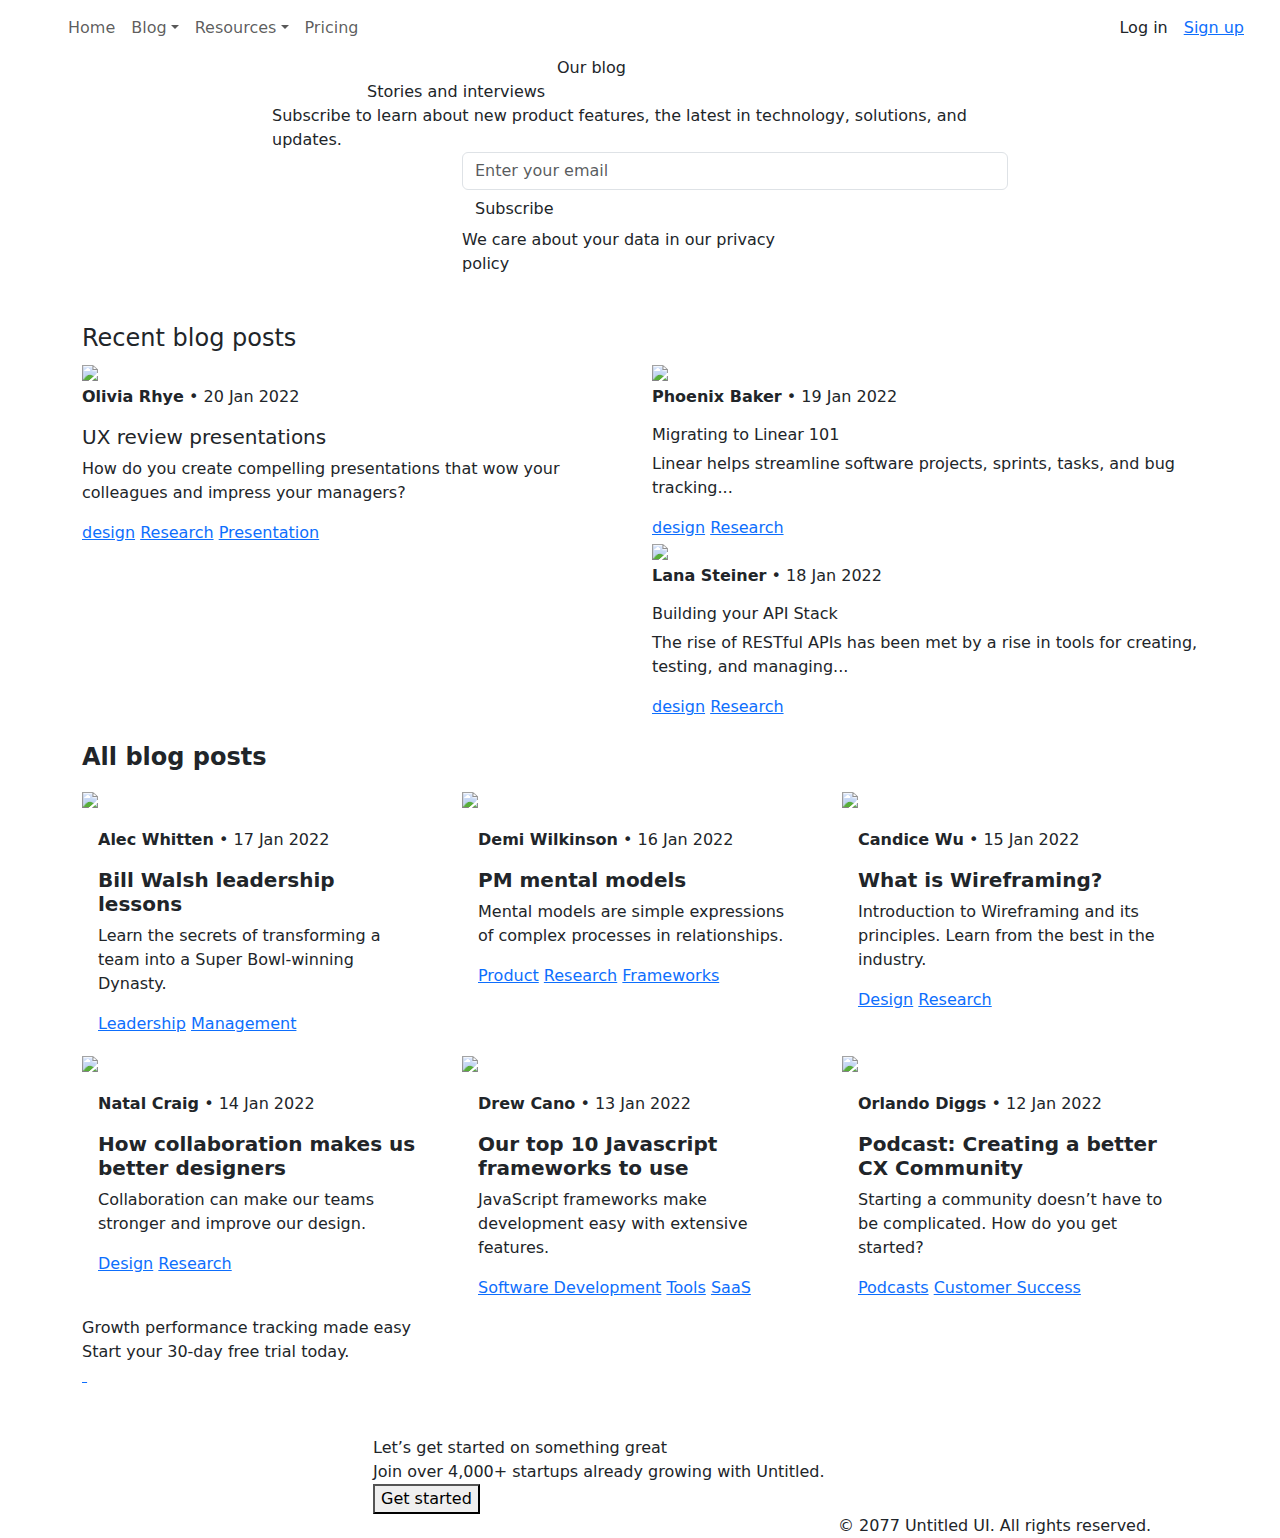
==== index.html @ 63823d27 "blog" ====
<!DOCTYPE html>
<html lang="en">

<head>
    <meta charset="UTF-8">
    <meta name="viewport" content="width=device-width, initial-scale=1.0">
    <link href="https://cdn.jsdelivr.net/npm/bootstrap@5.3.0/dist/css/bootstrap.min.css" rel="stylesheet">
    <link href='https://fonts.googleapis.com/css?family=Inter' rel='stylesheet'>
    <link rel="stylesheet" href="assts\css\style.css">
    <title>shivantix blog</title>
</head>






<body>
    <!-- header section start-->
    <nav class="navbar navbar-expand-lg  px-4">
        <div class="container-fluid">
            <a class="navbar-brand d-flex align-items-center" href="index.html">
                <div class="logo-icon me-2"></div>
                <img src="assts\img\Logo (3).png" alt="">
            </a>

            <button class="navbar-toggler" type="button" data-bs-toggle="collapse" data-bs-target="#navbarNav">
                <span class="navbar-toggler-icon"></span>
            </button>

            <div class="collapse navbar-collapse" id="navbarNav">
                <ul class="navbar-nav ">
                    <li class="nav-item"><a class="nav-link" href="#recentblog">Home</a></li>
                    <li class="nav-item dropdown">
                        <a class="nav-link dropdown-toggle" href="#" role="button" data-bs-toggle="dropdown">Blog</a>
                        <ul class="dropdown-menu">
                            <li><a class="dropdown-item" href="blog.html">Blog 1</a></li>
                            <li><a class="dropdown-item" href="blog.html">Blog 2</a></li>
                        </ul>
                    </li>
                    <li class="nav-item dropdown">
                        <a class="nav-link dropdown-toggle" href="#recentblog" role="button"
                            data-bs-toggle="dropdown">Resources</a>
                        <ul class="dropdown-menu">
                            <li><a class="dropdown-item" href="#blogpost">Resource 1</a></li>
                            <li><a class="dropdown-item" href="#blogpost">Resource 2</a></li>
                        </ul>
                    </li>
                    <li class="nav-item"><a class="nav-link" href="#Pricing">Pricing</a></li>
                </ul>

            </div>
            <div class="d-flex gap-3">
                <a href="login form.html" class="nav-link">Log in</a>
                <a href="login form.html" class="nav-link1">Sign up</a>
            </div>
        </div>
    </nav>
    <!-- header section end -->
    <!-- header content section start -->
    <div class="container">
        <div class="row">
            <div class="col-md-5"></div>
            <div class="col-md-2 txt1">Our blog</div>
            <div class="col-md-5"></div>
        </div>
        <div class="row">
            <div class="col-md-3"></div>
            <div class="col-md-6 txt2">Stories and interviews</div>
            <div class="col-md-4"></div>
        </div>
        <div class="row">
            <div class="col-md-2"></div>
            <div class="col-md-8 txt3">Subscribe to learn about new product features, the latest in technology,
                solutions, and updates.</div>
            <div class="col-md-2"></div>
        </div>
        <div class="row">
            <div class="col-md-4"></div>
            <div class="col-md-6">
                <div class="subscribe-box">
                    <input type="email" class="form-control" placeholder="Enter your email">
                    <button class="btn">Subscribe</button>
                </div>
            </div>
            <div class="col-md-2"></div>
        </div>
        <div class="row">
            <div class="col-md-4"></div>
            <div class="col-md-4 txt4">We care about your data in our privacy policy</div>
            <div class="col-md-4"></div>
        </div>
    </div>

    <!-- header content section end -->

    <!--  Recent blog posts section start -->
    <div class="container mt-5">
        <h4 class="blog-title" id="recentblog">Recent blog posts</h4>

        <div class="row">

            <div class="col-md-6">
                <div class="recentpost">
                    <img src="assts\img\Image (4).png" class="recentimg">
                    <p class="blog-meta"><strong class="author">Olivia Rhye</strong> • 20 Jan 2022</p>
                    <h5 class="blog-heading">UX review presentations <span class="arrow"><img
                                src="assts\img\Icon (7).png" alt=""></span></h5>
                    <p class="blog-desc">How do you create compelling presentations that wow your colleagues and impress
                        your managers?</p>

                    <a href="https://www.design.com/" class="design">design</a>
                    <a href="https://en.wikipedia.org/wiki/Research" class="research">Research</a>
                    <a href="https://create.microsoft.com/en-us/templates/presentations"
                        class="presentation">Presentation</a>

                </div>
            </div>


            <div class="col-md-6">
                <div class="small-blog">
                    <img src="assts\img\Image (5).png" class="small-blog-img">
                    <div>
                        <p class=" smallblog-meta"><strong class="author">Phoenix Baker</strong> • 19 Jan 2022</p>
                        <h6 class="smallblog-heading">Migrating to Linear 101</h6>
                        <p class="smallblog-desc">Linear helps streamline software projects, sprints, tasks, and bug
                            tracking...</p>
                        <a href="https://www.design.com/" class="design1">design</a>
                        <a href="https://en.wikipedia.org/wiki/Research" class="research1">Research</a>
                    </div>
                </div>

                <div class="small-blog">
                    <img src="assts\img\Image (6).png" class="small-blog-img1">
                    <div>
                        <p class="blog-meta"><strong class="author">Lana Steiner</strong> • 18 Jan 2022</p>
                        <h6 class="blog-heading">Building your API Stack</h6>
                        <p class="blog-desc">The rise of RESTful APIs has been met by a rise in tools for creating,
                            testing, and managing...</p>
                        <a href="https://www.design.com/" class="design2">design</a>
                        <a href="https://en.wikipedia.org/wiki/Research" class="research1">Research</a>
                    </div>
                </div>
            </div>
        </div>
    </div>

    <!-- Recent blog posts section end -->
    <!-- all blog post section start -->
    <div class="container mt-4">
        <h4 class="fw-bold" id="blogpost">All blog posts</h4>
        <div class="row mt-3">


            <div class="col-md-4">
                <div class="blog-card">
                    <img src="assts\img\Image (7).png" class="img-fluid">
                    <div class="p-3">
                        <p class="meta"><strong>Alec Whitten</strong> • 17 Jan 2022</p>
                        <h5 class="fw-bold">Bill Walsh leadership lessons <span class="arrow"><img
                                    src="assts\img\Icon (7).png" alt=""></span></h5>
                        <p class="ptxt">Learn the secrets of transforming a team into a Super Bowl-winning Dynasty.</p>

                        <a href="https://www.mckinsey.com/featured-insights/mckinsey-explainers/what-is-leadership"
                            class="tag leadership">Leadership</a>
                        <a href="https://www.mckinsey.com/featured-insights/mckinsey-explainers/what-is-leadership"
                            class="tag management">Management</a>
                    </div>
                </div>
            </div>


            <div class="col-md-4">
                <div class="blog-card">
                    <img src="assts\img\Image (8).png" class="img-fluid">
                    <div class="p-3">
                        <p class="meta"><strong>Demi Wilkinson</strong> • 16 Jan 2022</p>
                        <h5 class="fw-bold">PM mental models <span class="arrow"><img src="assts\img\Icon (7).png"
                                    alt=""></span></h5>
                        <p class="ptxt">Mental models are simple expressions of complex processes in relationships.</p>
                        <a href="https://www.mckinsey.com/featured-insights/mckinsey-explainers/what-is-leadership"
                            class="tag product">Product</a>
                        <a href="https://www.mckinsey.com/featured-insights/mckinsey-explainers/what-is-leadership"
                            class="tag research">Research</a>
                        <a href="https://www.mckinsey.com/featured-insights/mckinsey-explainers/what-is-leadership"
                            class="tag frameworks">Frameworks</a>
                    </div>
                </div>
            </div>


            <div class="col-md-4">
                <div class="blog-card">
                    <img src="assts\img\Image (9).png" class="img-fluid">
                    <div class="p-3">
                        <p class="meta"><strong>Candice Wu</strong> • 15 Jan 2022</p>
                        <h5 class="fw-bold">What is Wireframing? <span class="arrow"><img src="assts\img\Icon (7).png"
                                    alt=""></span></h5>
                        <p class="ptxt">Introduction to Wireframing and its principles. Learn from the best in the
                            industry.</p>

                        <a href="https://www.mckinsey.com/featured-insights/mckinsey-explainers/what-is-leadership"
                            class="tag design">Design</a>
                        <a href="https://www.mckinsey.com/featured-insights/mckinsey-explainers/what-is-leadership"
                            class="tag research">Research</a>
                    </div>
                </div>
            </div>


            <div class="col-md-4">
                <div class="blog-card">
                    <img src="assts\img\Image (10).png" class="img-fluid">
                    <div class="p-3">
                        <p class="meta"><strong>Natal Craig</strong> • 14 Jan 2022</p>
                        <h5 class="fw-bold">How collaboration makes us better designers <span class="arrow"><img
                                    src="assts\img\Icon (7).png" alt=""></span>
                        </h5>
                        <p class="ptxt">Collaboration can make our teams stronger and improve our design.</p>

                        <a href="https://www.mckinsey.com/featured-insights/mckinsey-explainers/what-is-leadership"
                            class="tag design">Design</a>
                        <a href="https://www.mckinsey.com/featured-insights/mckinsey-explainers/what-is-leadership"
                            class="tag research">Research</a>
                    </div>
                </div>
            </div>


            <div class="col-md-4">
                <div class="blog-card">
                    <img src="assts\img\Image (11).png" class="img-fluid">
                    <div class="p-3">
                        <p class="meta"><strong>Drew Cano</strong> • 13 Jan 2022</p>
                        <h5 class="fw-bold">Our top 10 Javascript frameworks to use <span class="arrow"><img
                                    src="assts\img\Icon (7).png" alt=""></span></h5>
                        <p class="ptxt">JavaScript frameworks make development easy with extensive features.</p>

                        <a href="https://www.mckinsey.com/featured-insights/mckinsey-explainers/what-is-leadership"
                            class="tag software development">Software Development</a>
                        <a href="https://www.mckinsey.com/featured-insights/mckinsey-explainers/what-is-leadership"
                            class="tag tools">Tools</a>
                        <a href="https://www.mckinsey.com/featured-insights/mckinsey-explainers/what-is-leadership"
                            class="tag saas">SaaS</a>
                    </div>
                </div>
            </div>


            <div class="col-md-4">
                <div class="blog-card">
                    <img src="assts\img\Image (12).png" class="img-fluid">
                    <div class="p-3">
                        <p class="meta"><strong>Orlando Diggs</strong> • 12 Jan 2022</p>
                        <h5 class="fw-bold">Podcast: Creating a better CX Community <span class="arrow"><img
                                    src="assts\img\Icon (7).png" alt=""></span></h5>
                        <p class="ptxt">Starting a community doesn’t have to be complicated. How do you get started?</p>
                        <a href="https://www.mckinsey.com/featured-insights/mckinsey-explainers/what-is-leadership"
                            class="tag podcasts">Podcasts</a>
                        <a href="https://www.mckinsey.com/featured-insights/mckinsey-explainers/what-is-leadership"
                            class="tag customer Success">Customer Success</a>
                    </div>
                </div>
            </div>

        </div>
    </div>

    <!-- all blog post section end -->

    <!-- footer section start -->

    <div class="container">
        <div class="row d-flex" id="Pricing">
            <div class="col-md-5">
                <div class="ftxt1">Growth performance tracking made easy</div>
                <div class="ftxt2">Start your 30-day free trial today.</div>
                <div class="apimg">
                    <a href="https://www.apple.com/in/store?cid=aos-IN-kwgo-brand">
                        <img src="assts\img\Mobile app store badge.png" alt="">
                    </a>
                    <a href="https://play.google.com/store/games?hl=en">
                        <img src="assts\img\Mobile app store badge (1).png" alt="">
                    </a>

                </div>
            </div>
            <div class="col-md-4">
                <img class="img3
                " src="assts\img\Content (3).png" alt="">
            </div>
        </div>
        <div class="container fcontent ">
            <div class="row mt-5">
                <div class="col-md-3"></div>
                <div class="col-md-6">
                    <div class="htxt1">Let’s get started on something great</div>
                    <div class="htxt2">Join over 4,000+ startups already growing with Untitled.</div>
                    <!-- <button class="gbtn" ><a href="index.html">Get started</a></button> -->
                    <a href="index.html"><button class="gbtn">Get started</button></a>
                </div>
            </div>
            <div class="col-md-3"></div>
            <div class="row">
                <div class="col-md-2">
                    <img class="himg" src="assts\img\Logo (4).png" alt="">
                </div>
                <div class="col-md-6"></div>
                <div class="col-md-4 htxt3">© 2077 Untitled UI. All rights reserved.</div>
            </div>
        </div>
    </div>
    </div>
    <!-- footer section end -->
    <script src="https://cdn.jsdelivr.net/npm/bootstrap@5.3.0/dist/js/bootstrap.bundle.min.js"></script>
</body>

</html>
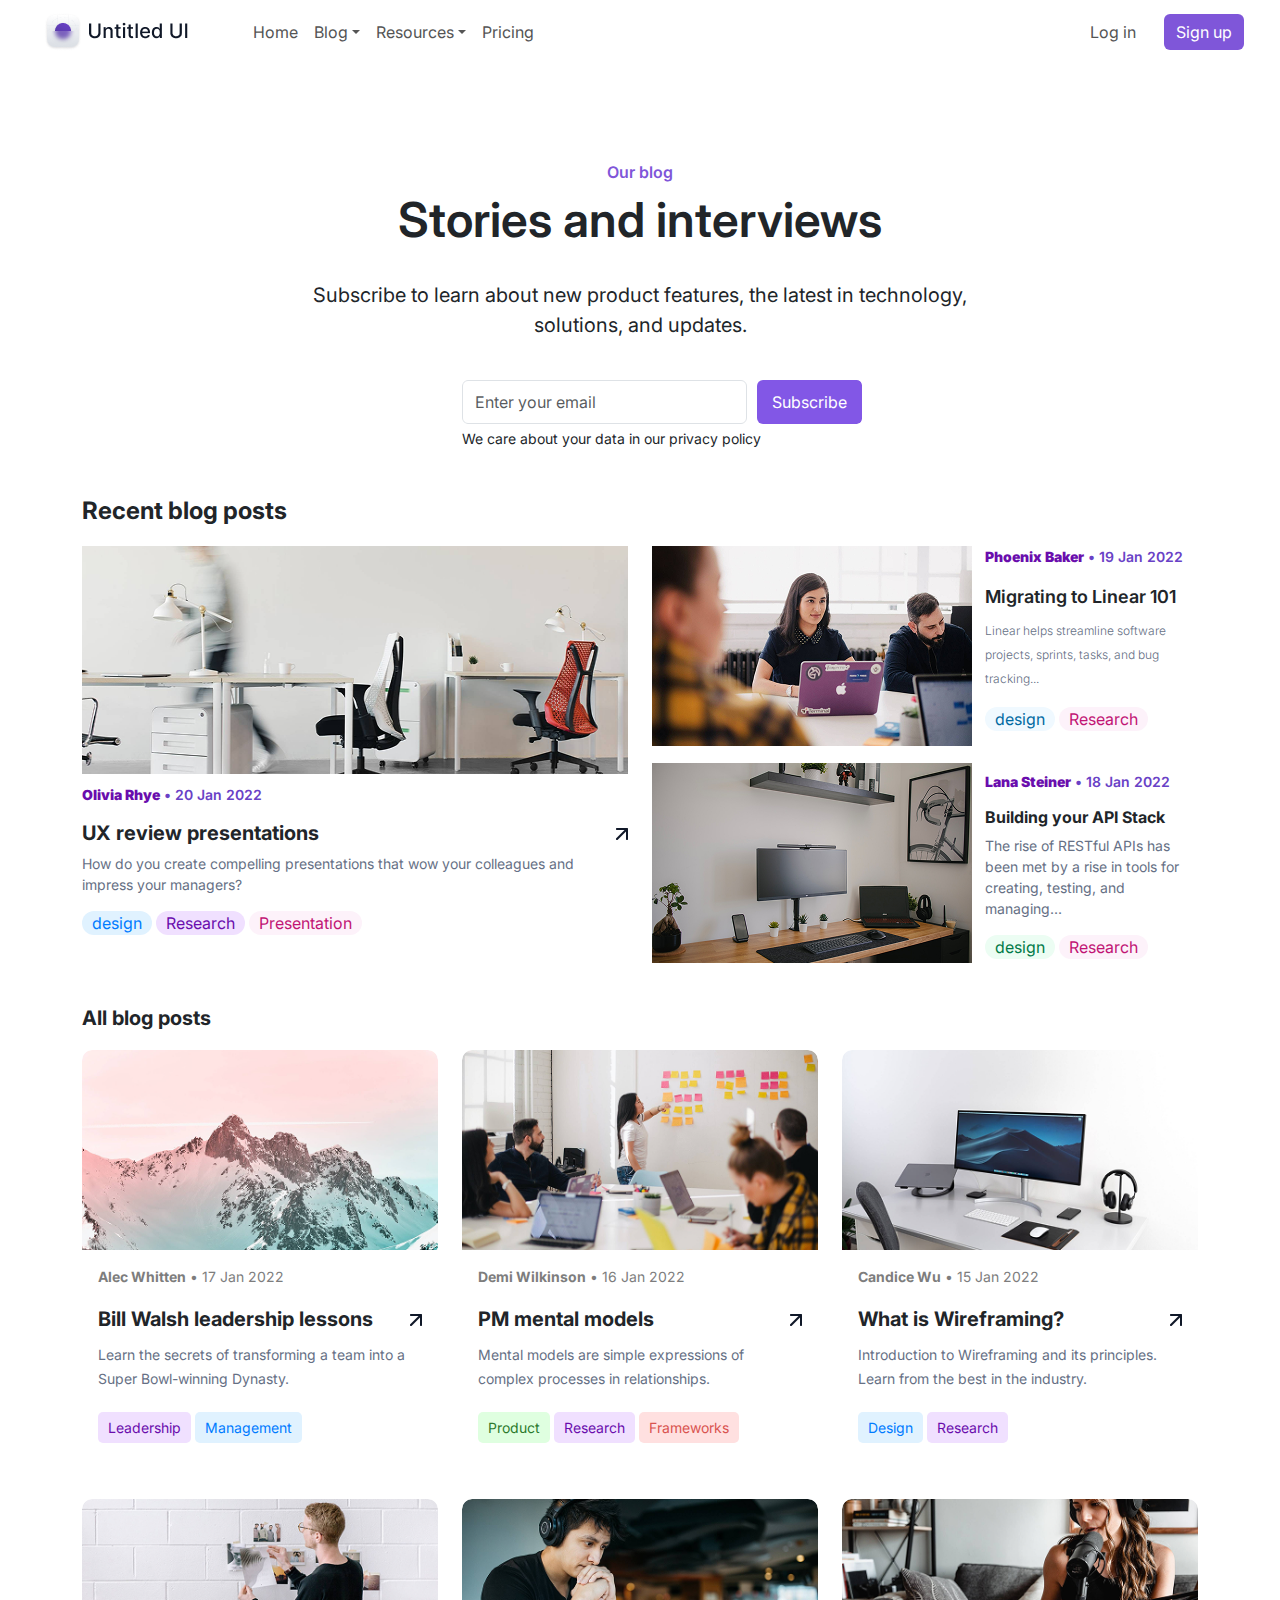
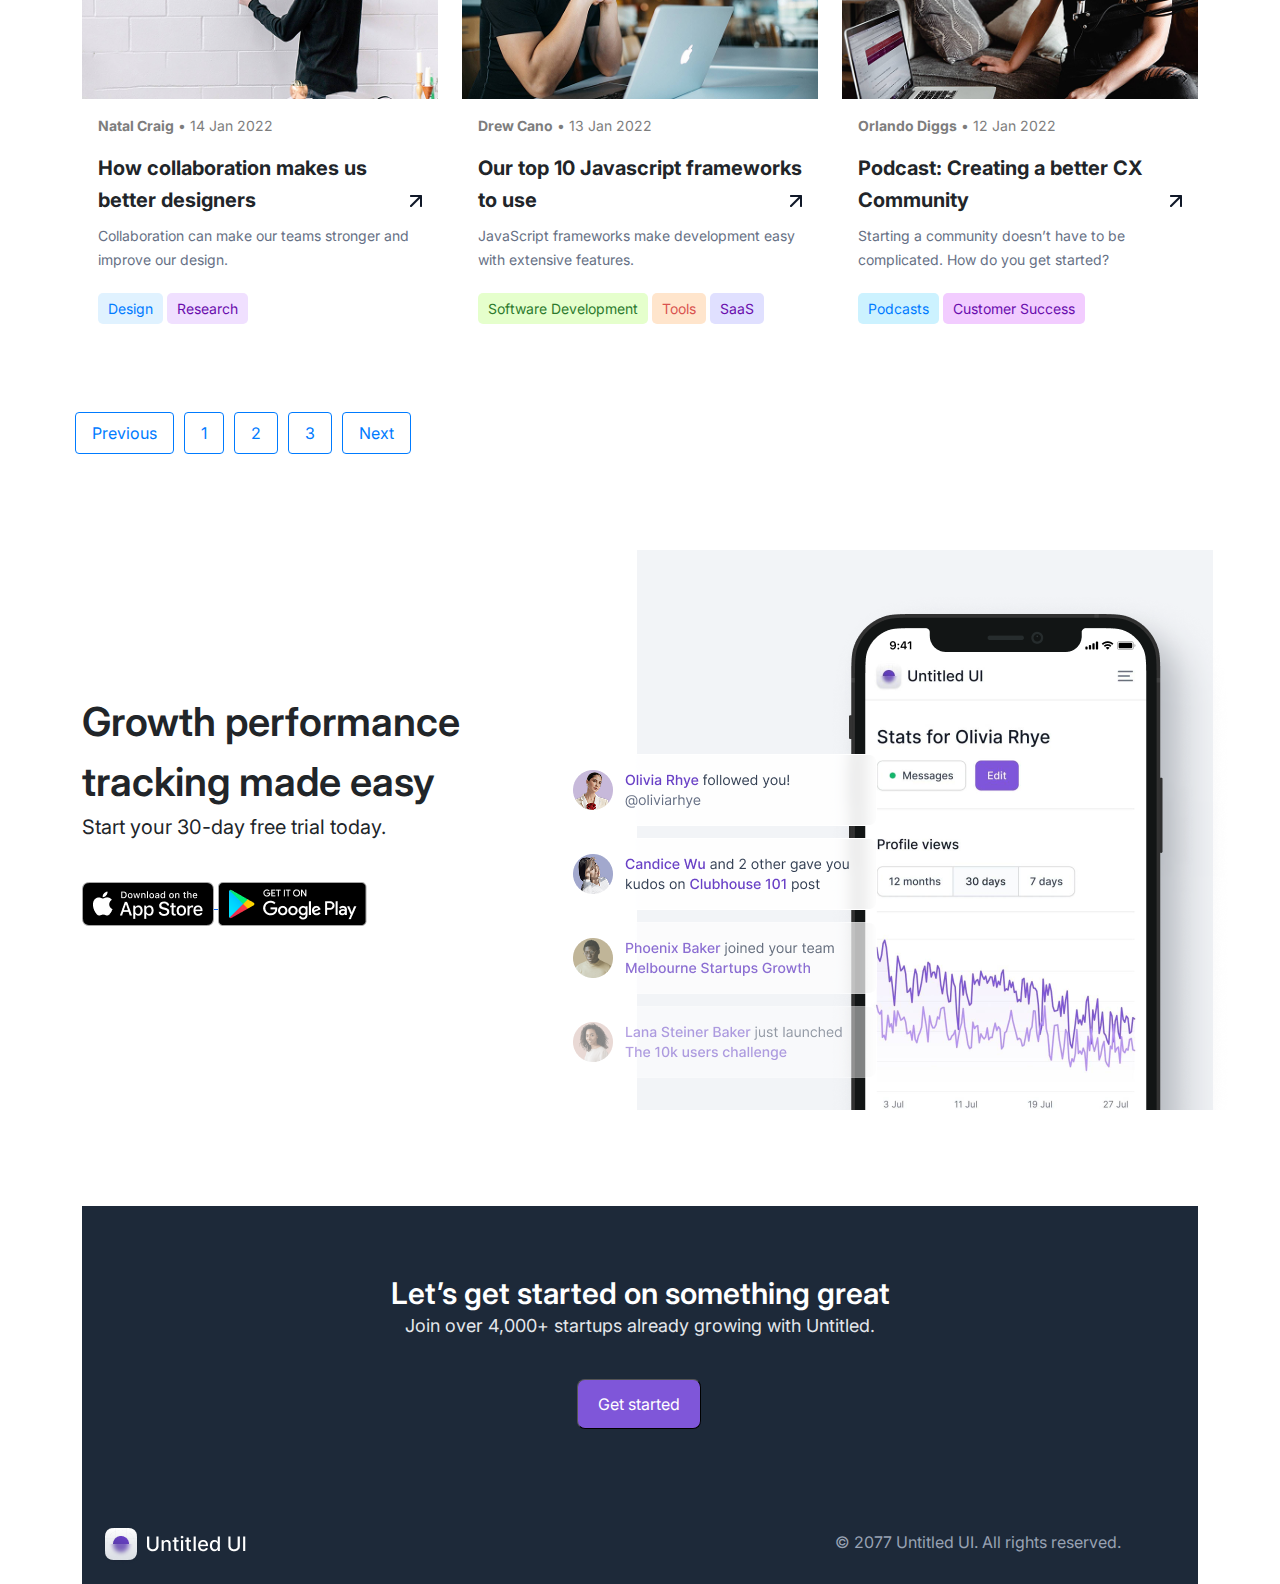
==== commit 88a7579c: "first blog" ====
--- a/index.html
+++ b/index.html
@@ -6,7 +6,7 @@
     <meta name="viewport" content="width=device-width, initial-scale=1.0">
     <link href="https://cdn.jsdelivr.net/npm/bootstrap@5.3.0/dist/css/bootstrap.min.css" rel="stylesheet">
     <link href='https://fonts.googleapis.com/css?family=Inter' rel='stylesheet'>
-    <link rel="stylesheet" href="assts\css\style.css">
+    <link rel="stylesheet" href="asstes\css\style.css">
     <title>shivantix blog</title>
 </head>
 
@@ -21,7 +21,7 @@
         <div class="container-fluid">
             <a class="navbar-brand d-flex align-items-center" href="index.html">
                 <div class="logo-icon me-2"></div>
-                <img src="assts\img\Logo (3).png" alt="">
+                <img src="asstes\img\Logo (5).png" alt="">
             </a>
 
             <button class="navbar-toggler" type="button" data-bs-toggle="collapse" data-bs-target="#navbarNav">
@@ -102,10 +102,10 @@
 
             <div class="col-md-6">
                 <div class="recentpost">
-                    <img src="assts\img\Image (4).png" class="recentimg">
+                    <img src="asstes\img\Image (16).png" class="recentimg">
                     <p class="blog-meta"><strong class="author">Olivia Rhye</strong> • 20 Jan 2022</p>
                     <h5 class="blog-heading">UX review presentations <span class="arrow"><img
-                                src="assts\img\Icon (7).png" alt=""></span></h5>
+                                src="asstes\img\Icon (9).png" alt=""></span></h5>
                     <p class="blog-desc">How do you create compelling presentations that wow your colleagues and impress
                         your managers?</p>
 
@@ -120,7 +120,7 @@
 
             <div class="col-md-6">
                 <div class="small-blog">
-                    <img src="assts\img\Image (5).png" class="small-blog-img">
+                    <img src="asstes\img\Image.png" class="small-blog-img">
                     <div>
                         <p class=" smallblog-meta"><strong class="author">Phoenix Baker</strong> • 19 Jan 2022</p>
                         <h6 class="smallblog-heading">Migrating to Linear 101</h6>
@@ -132,7 +132,7 @@
                 </div>
 
                 <div class="small-blog">
-                    <img src="assts\img\Image (6).png" class="small-blog-img1">
+                    <img src="asstes\img\Image (1).png" class="small-blog-img1">
                     <div>
                         <p class="blog-meta"><strong class="author">Lana Steiner</strong> • 18 Jan 2022</p>
                         <h6 class="blog-heading">Building your API Stack</h6>
@@ -155,11 +155,11 @@
 
             <div class="col-md-4">
                 <div class="blog-card">
-                    <img src="assts\img\Image (7).png" class="img-fluid">
+                    <img src="asstes\img\Image (2).png" class="img-fluid">
                     <div class="p-3">
                         <p class="meta"><strong>Alec Whitten</strong> • 17 Jan 2022</p>
                         <h5 class="fw-bold">Bill Walsh leadership lessons <span class="arrow"><img
-                                    src="assts\img\Icon (7).png" alt=""></span></h5>
+                                    src="asstes\img\Icon (9).png" alt=""></span></h5>
                         <p class="ptxt">Learn the secrets of transforming a team into a Super Bowl-winning Dynasty.</p>
 
                         <a href="https://www.mckinsey.com/featured-insights/mckinsey-explainers/what-is-leadership"
@@ -173,10 +173,10 @@
 
             <div class="col-md-4">
                 <div class="blog-card">
-                    <img src="assts\img\Image (8).png" class="img-fluid">
+                    <img src="asstes\img\Image (3).png" class="img-fluid">
                     <div class="p-3">
                         <p class="meta"><strong>Demi Wilkinson</strong> • 16 Jan 2022</p>
-                        <h5 class="fw-bold">PM mental models <span class="arrow"><img src="assts\img\Icon (7).png"
+                        <h5 class="fw-bold">PM mental models <span class="arrow"><img src="asstes\img\Icon (9).png"
                                     alt=""></span></h5>
                         <p class="ptxt">Mental models are simple expressions of complex processes in relationships.</p>
                         <a href="https://www.mckinsey.com/featured-insights/mckinsey-explainers/what-is-leadership"
@@ -192,10 +192,10 @@
 
             <div class="col-md-4">
                 <div class="blog-card">
-                    <img src="assts\img\Image (9).png" class="img-fluid">
+                    <img src="asstes\img\Image (4).png" class="img-fluid">
                     <div class="p-3">
                         <p class="meta"><strong>Candice Wu</strong> • 15 Jan 2022</p>
-                        <h5 class="fw-bold">What is Wireframing? <span class="arrow"><img src="assts\img\Icon (7).png"
+                        <h5 class="fw-bold">What is Wireframing? <span class="arrow"><img src="asstes\img\Icon (9).png"
                                     alt=""></span></h5>
                         <p class="ptxt">Introduction to Wireframing and its principles. Learn from the best in the
                             industry.</p>
@@ -211,11 +211,11 @@
 
             <div class="col-md-4">
                 <div class="blog-card">
-                    <img src="assts\img\Image (10).png" class="img-fluid">
+                    <img src="asstes\img\Image (5).png" class="img-fluid">
                     <div class="p-3">
                         <p class="meta"><strong>Natal Craig</strong> • 14 Jan 2022</p>
                         <h5 class="fw-bold">How collaboration makes us better designers <span class="arrow"><img
-                                    src="assts\img\Icon (7).png" alt=""></span>
+                                    src="asstes\img\Icon (9).png" alt=""></span>
                         </h5>
                         <p class="ptxt">Collaboration can make our teams stronger and improve our design.</p>
 
@@ -230,11 +230,11 @@
 
             <div class="col-md-4">
                 <div class="blog-card">
-                    <img src="assts\img\Image (11).png" class="img-fluid">
+                    <img src="asstes\img\Image (6).png" class="img-fluid">
                     <div class="p-3">
                         <p class="meta"><strong>Drew Cano</strong> • 13 Jan 2022</p>
                         <h5 class="fw-bold">Our top 10 Javascript frameworks to use <span class="arrow"><img
-                                    src="assts\img\Icon (7).png" alt=""></span></h5>
+                                    src="asstes\img\Icon (9).png" alt=""></span></h5>
                         <p class="ptxt">JavaScript frameworks make development easy with extensive features.</p>
 
                         <a href="https://www.mckinsey.com/featured-insights/mckinsey-explainers/what-is-leadership"
@@ -250,11 +250,11 @@
 
             <div class="col-md-4">
                 <div class="blog-card">
-                    <img src="assts\img\Image (12).png" class="img-fluid">
+                    <img src="asstes\img\Image (7).png" class="img-fluid">
                     <div class="p-3">
                         <p class="meta"><strong>Orlando Diggs</strong> • 12 Jan 2022</p>
                         <h5 class="fw-bold">Podcast: Creating a better CX Community <span class="arrow"><img
-                                    src="assts\img\Icon (7).png" alt=""></span></h5>
+                                    src="asstes\img\Icon (9).png" alt=""></span></h5>
                         <p class="ptxt">Starting a community doesn’t have to be complicated. How do you get started?</p>
                         <a href="https://www.mckinsey.com/featured-insights/mckinsey-explainers/what-is-leadership"
                             class="tag podcasts">Podcasts</a>
@@ -264,6 +264,14 @@
                 </div>
             </div>
 
+            <div class="pagination" id="pagination"> 
+                <a href="#" id="prev">Previous</a> 
+                <a href="#" class="page-link" data-page="1">1</a> 
+                <a href="#" class="page-link" data-page="2">2</a> 
+                <a href="#" class="page-link" data-page="3">3</a> 
+                <a href="#" id="next">Next</a> 
+                <p id="page-numbers"> </p> 
+            </div> 
         </div>
     </div>
 
@@ -278,17 +286,17 @@
                 <div class="ftxt2">Start your 30-day free trial today.</div>
                 <div class="apimg">
                     <a href="https://www.apple.com/in/store?cid=aos-IN-kwgo-brand">
-                        <img src="assts\img\Mobile app store badge.png" alt="">
+                        <img src="asstes\img\Mobile app store badge.png" alt="">
                     </a>
                     <a href="https://play.google.com/store/games?hl=en">
-                        <img src="assts\img\Mobile app store badge (1).png" alt="">
+                        <img src="asstes\img\Mobile app store badge (1).png" alt="">
                     </a>
 
                 </div>
             </div>
             <div class="col-md-4">
                 <img class="img3
-                " src="assts\img\Content (3).png" alt="">
+                " src="asstes\img\Content (3).png" alt="">
             </div>
         </div>
         <div class="container fcontent ">
@@ -304,7 +312,7 @@
             <div class="col-md-3"></div>
             <div class="row">
                 <div class="col-md-2">
-                    <img class="himg" src="assts\img\Logo (4).png" alt="">
+                    <img class="himg" src="asstes\img\Logo (1).png" alt="">
                 </div>
                 <div class="col-md-6"></div>
                 <div class="col-md-4 htxt3">© 2077 Untitled UI. All rights reserved.</div>
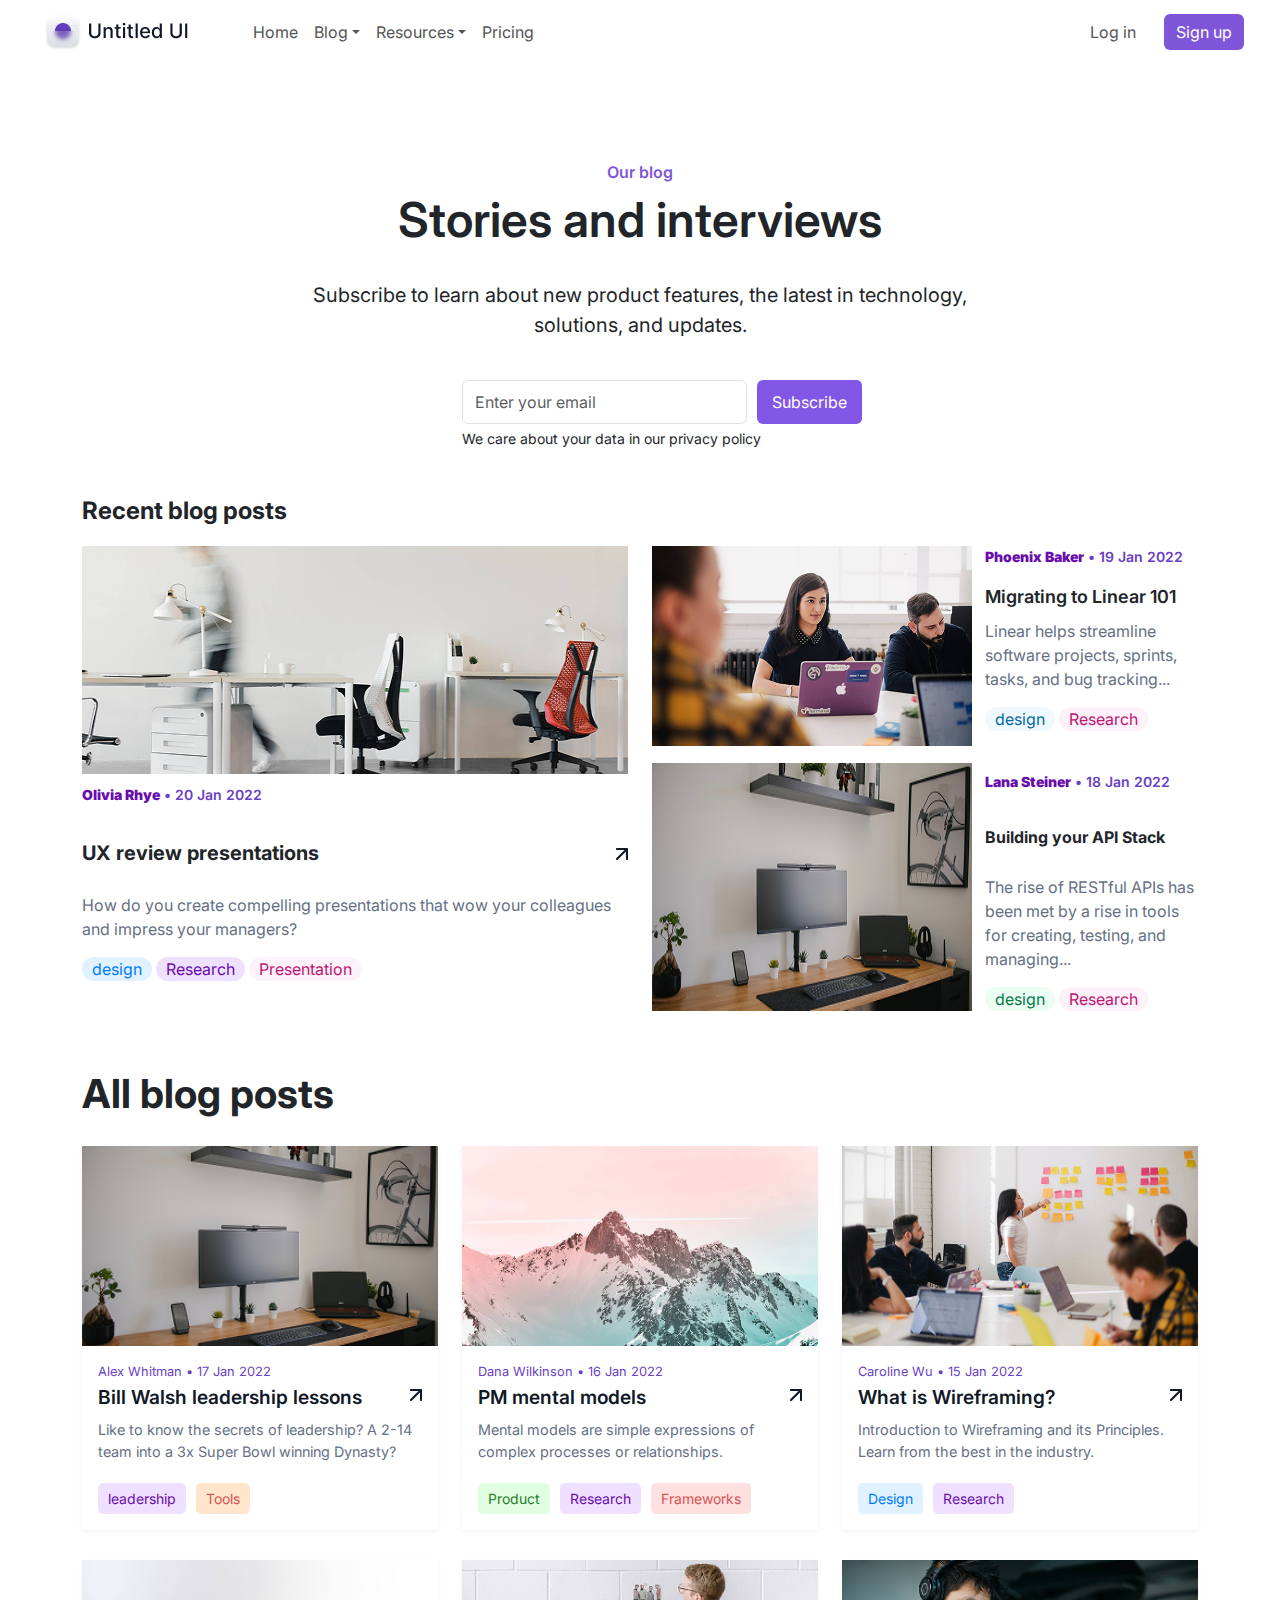
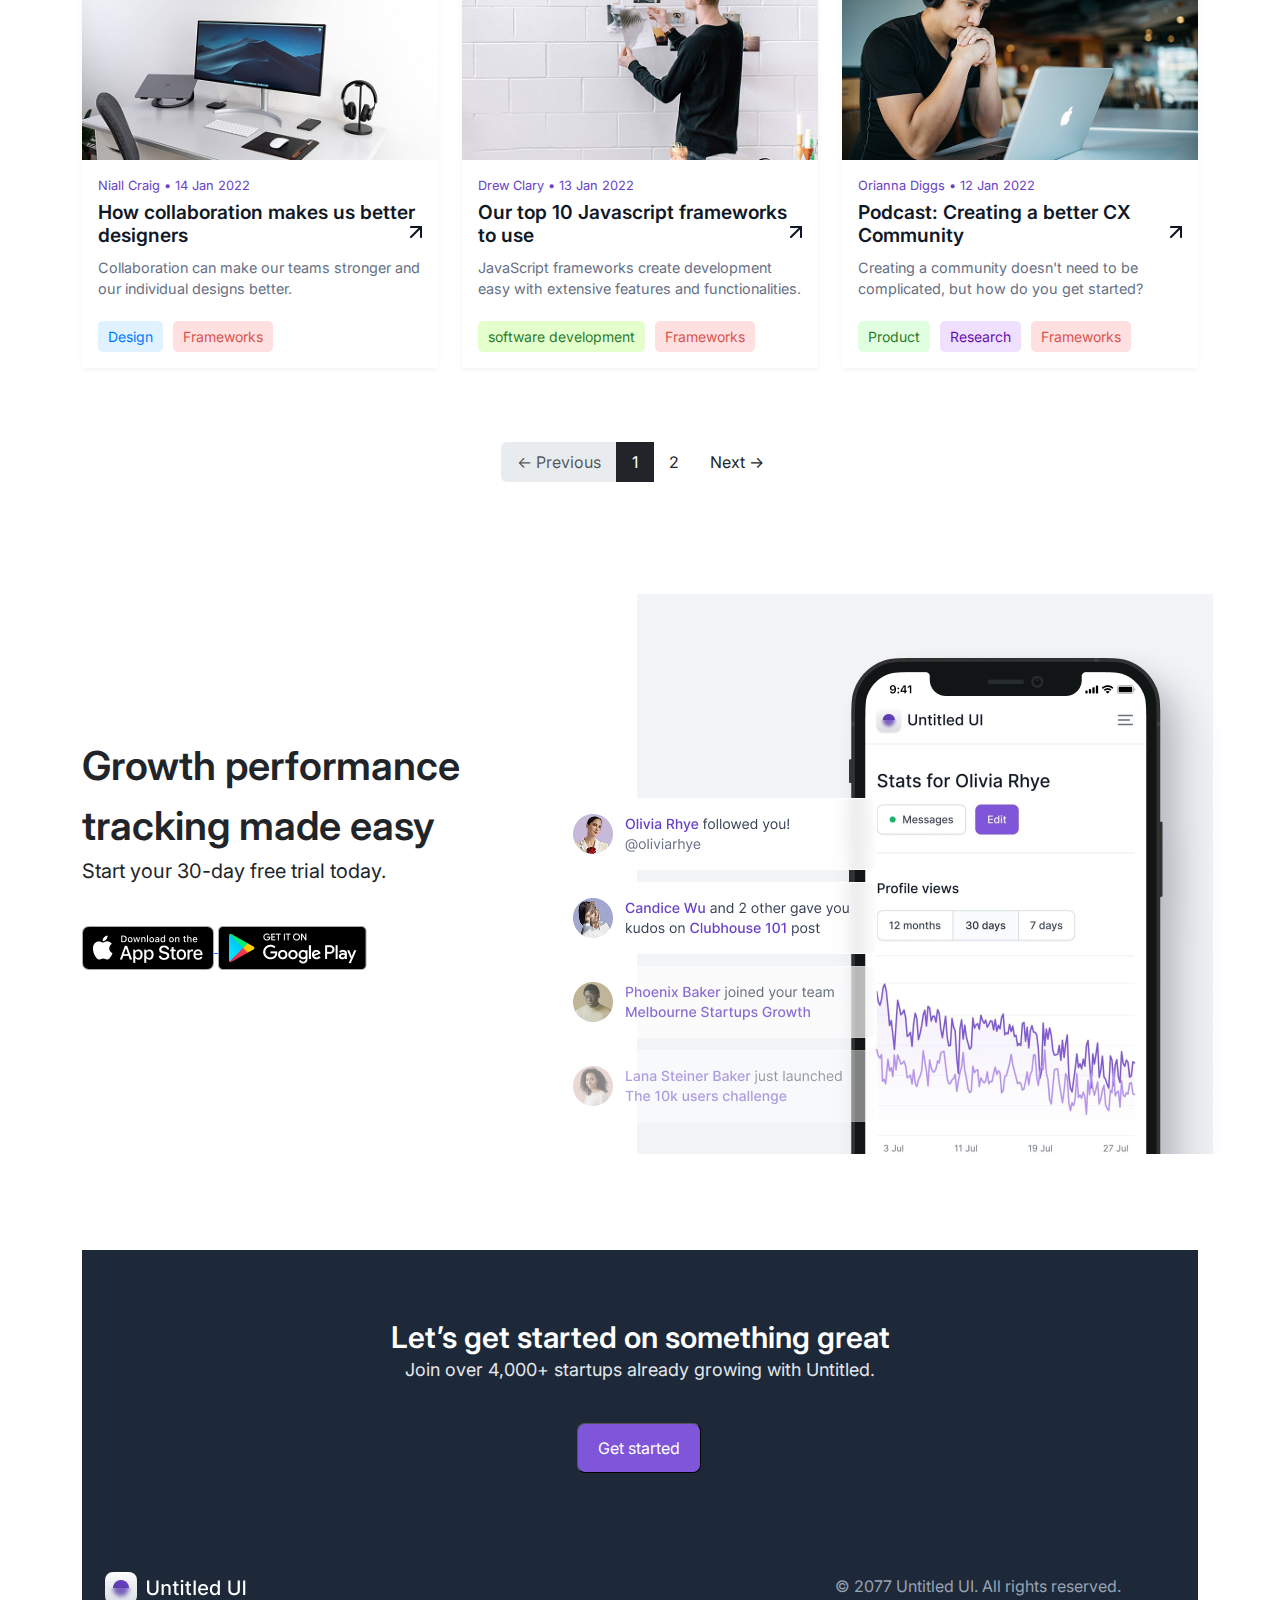
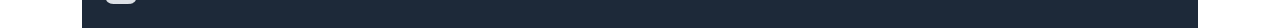
==== commit 1188f181: "blog pagination" ====
--- a/index.html
+++ b/index.html
@@ -7,6 +7,7 @@
     <link href="https://cdn.jsdelivr.net/npm/bootstrap@5.3.0/dist/css/bootstrap.min.css" rel="stylesheet">
     <link href='https://fonts.googleapis.com/css?family=Inter' rel='stylesheet'>
     <link rel="stylesheet" href="asstes\css\style.css">
+    
     <title>shivantix blog</title>
 </head>
 
@@ -124,7 +125,7 @@
                     <div>
                         <p class=" smallblog-meta"><strong class="author">Phoenix Baker</strong> • 19 Jan 2022</p>
                         <h6 class="smallblog-heading">Migrating to Linear 101</h6>
-                        <p class="smallblog-desc">Linear helps streamline software projects, sprints, tasks, and bug
+                        <p class="blog-desc">Linear helps streamline software projects, sprints, tasks, and bug
                             tracking...</p>
                         <a href="https://www.design.com/" class="design1">design</a>
                         <a href="https://en.wikipedia.org/wiki/Research" class="research1">Research</a>
@@ -149,36 +150,34 @@
     <!-- Recent blog posts section end -->
     <!-- all blog post section start -->
     <div class="container mt-4">
-        <h4 class="fw-bold" id="blogpost">All blog posts</h4>
-        <div class="row mt-3">
-
-
-            <div class="col-md-4">
-                <div class="blog-card">
-                    <img src="asstes\img\Image (2).png" class="img-fluid">
-                    <div class="p-3">
-                        <p class="meta"><strong>Alec Whitten</strong> • 17 Jan 2022</p>
-                        <h5 class="fw-bold">Bill Walsh leadership lessons <span class="arrow"><img
-                                    src="asstes\img\Icon (9).png" alt=""></span></h5>
-                        <p class="ptxt">Learn the secrets of transforming a team into a Super Bowl-winning Dynasty.</p>
-
-                        <a href="https://www.mckinsey.com/featured-insights/mckinsey-explainers/what-is-leadership"
-                            class="tag leadership">Leadership</a>
-                        <a href="https://www.mckinsey.com/featured-insights/mckinsey-explainers/what-is-leadership"
-                            class="tag management">Management</a>
-                    </div>
-                </div>
-            </div>
-
-
-            <div class="col-md-4">
-                <div class="blog-card">
-                    <img src="asstes\img\Image (3).png" class="img-fluid">
-                    <div class="p-3">
-                        <p class="meta"><strong>Demi Wilkinson</strong> • 16 Jan 2022</p>
-                        <h5 class="fw-bold">PM mental models <span class="arrow"><img src="asstes\img\Icon (9).png"
-                                    alt=""></span></h5>
-                        <p class="ptxt">Mental models are simple expressions of complex processes in relationships.</p>
+        <h1 class="blog-heading">All blog posts</h1>
+        
+        <!-- Page 1 Posts -->
+        <div id="page1" class="row page-posts active">
+            <!-- Blog Post 1 -->
+            <div class="col-md-4">
+                <div class="card">
+                    <img src="asstes\img\Image (1).png" class="card-img-top" alt="Mountain landscape">
+                    <div class="card-body">
+                        <div class="author-date">Alex Whitman • 17 Jan 2022</div>
+                        <h5 class="card-title">Bill Walsh leadership lessons <span class="arrow-icon" ><img src="asstes\img\Icon (9).png" alt=""></span></h5>
+                        <p class="card-text">Like to know the secrets of leadership? A 2-14 team into a 3x Super Bowl winning Dynasty?</p>
+                        <a href="https://www.mckinsey.com/featured-insights/mckinsey-explainers/what-is-leadership"
+              class="tag leadership">leadership</a>
+            <a href="https://www.mckinsey.com/featured-insights/mckinsey-explainers/what-is-leadership"
+              class="tag tools">Tools</a>
+                    </div>
+                </div>
+            </div>
+            
+            <!-- Blog Post 2 -->
+            <div class="col-md-4">
+                <div class="card">
+                    <img src="asstes\img\Image (2).png" class="card-img-top" alt="Meeting with sticky notes">
+                    <div class="card-body">
+                        <div class="author-date">Dana Wilkinson • 16 Jan 2022</div>
+                        <h5 class="card-title">PM mental models <span class="arrow-icon"><img src="asstes\img\Icon (9).png" alt=""></span></h5>
+                        <p class="card-text">Mental models are simple expressions of complex processes or relationships.</p>
                         <a href="https://www.mckinsey.com/featured-insights/mckinsey-explainers/what-is-leadership"
                             class="tag product">Product</a>
                         <a href="https://www.mckinsey.com/featured-insights/mckinsey-explainers/what-is-leadership"
@@ -188,90 +187,203 @@
                     </div>
                 </div>
             </div>
-
-
-            <div class="col-md-4">
-                <div class="blog-card">
-                    <img src="asstes\img\Image (4).png" class="img-fluid">
-                    <div class="p-3">
-                        <p class="meta"><strong>Candice Wu</strong> • 15 Jan 2022</p>
-                        <h5 class="fw-bold">What is Wireframing? <span class="arrow"><img src="asstes\img\Icon (9).png"
-                                    alt=""></span></h5>
-                        <p class="ptxt">Introduction to Wireframing and its principles. Learn from the best in the
-                            industry.</p>
-
+            
+            <!-- Blog Post 3 -->
+            <div class="col-md-4">
+                <div class="card">
+                    <img src="asstes\img\Image (3).png" class="card-img-top" alt="Computer desk setup">
+                    <div class="card-body">
+                        <div class="author-date">Caroline Wu • 15 Jan 2022</div>
+                        <h5 class="card-title">What is Wireframing? <span class="arrow-icon"><img src="asstes\img\Icon (9).png" alt=""></span></h5>
+                        <p class="card-text">Introduction to Wireframing and its Principles. Learn from the best in the industry.</p>
+                        <a href="https://www.mckinsey.com/featured-insights/mckinsey-explainers/what-is-leadership"
+              class="tag design">Design</a>
+            <a href="https://www.mckinsey.com/featured-insights/mckinsey-explainers/what-is-leadership"
+              class="tag research">Research</a>
+                    </div>
+                </div>
+            </div>
+            
+            <!-- Blog Post 4 -->
+            <div class="col-md-4">
+                <div class="card">
+                    <img src="asstes\img\Image (4).png" class="card-img-top" alt="Person sketching">
+                    <div class="card-body">
+                        <div class="author-date">Niall Craig • 14 Jan 2022</div>
+                        <h5 class="card-title">How collaboration makes us better designers <span class="arrow-icon"><img src="asstes\img\Icon (9).png" alt=""></span></h5>
+                        <p class="card-text">Collaboration can make our teams stronger and our individual designs better.</p>
                         <a href="https://www.mckinsey.com/featured-insights/mckinsey-explainers/what-is-leadership"
                             class="tag design">Design</a>
+                       
+                        <a href="https://www.mckinsey.com/featured-insights/mckinsey-explainers/what-is-leadership"
+                            class="tag frameworks">Frameworks</a>
+                    </div>
+                </div>
+            </div>
+            
+            <!-- Blog Post 5 -->
+            <div class="col-md-4">
+                <div class="card">
+                    <img src="asstes\img\Image (5).png" class="card-img-top" alt="Person at laptop">
+                    <div class="card-body">
+                        <div class="author-date">Drew Clary • 13 Jan 2022</div>
+                        <h5 class="card-title">Our top 10 Javascript frameworks to use <span class="arrow-icon"><img src="asstes\img\Icon (9).png" alt=""></span></h5>
+                        <p class="card-text">JavaScript frameworks create development easy with extensive features and functionalities.</p>
+                        <a href="https://www.mckinsey.com/featured-insights/mckinsey-explainers/what-is-leadership"
+                        class="tag software">software development</a>
+                    
+                    <a href="https://www.mckinsey.com/featured-insights/mckinsey-explainers/what-is-leadership"
+                        class="tag frameworks">Frameworks</a>
+                    </div>
+                </div>
+            </div>
+            
+            <!-- Blog Post 6 -->
+            <div class="col-md-4">
+                <div class="card">
+                    <img src="asstes\img\Image (6).png" class="card-img-top" alt="Person with laptop">
+                    <div class="card-body">
+                        <div class="author-date">Orianna Diggs • 12 Jan 2022</div>
+                        <h5 class="card-title">Podcast: Creating a better CX Community <span class="arrow-icon"><img src="asstes\img\Icon (9).png" alt=""></span></h5>
+                        <p class="card-text">Creating a community doesn't need to be complicated, but how do you get started?</p>
+                        <a href="https://www.mckinsey.com/featured-insights/mckinsey-explainers/what-is-leadership"
+                        class="tag product">Product</a>
+                    <a href="https://www.mckinsey.com/featured-insights/mckinsey-explainers/what-is-leadership"
+                        class="tag research">Research</a>
+                    <a href="https://www.mckinsey.com/featured-insights/mckinsey-explainers/what-is-leadership"
+                        class="tag frameworks">Frameworks</a>
+                    </div>
+                </div>
+            </div>
+        </div>
+        
+        <!-- Page 2 Posts -->
+        <div id="page2" class="row page-posts">
+            <!-- Blog Post 7 -->
+            <div class="col-md-4">
+                <div class="card">
+                    <img src="asstes\img\Image (6).png" class="card-img-top" alt="Design workshop">
+                    <div class="card-body">
+                        <div class="author-date">Jamie Lawrence • 11 Jan 2022</div>
+                        <h5 class="card-title">Design systems at scale <span class="arrow-icon"><img src="asstes\img\Icon (9).png" alt=""></span></h5>
+                        <p class="card-text">How to build and maintain design systems that grow with your organization.</p>
+                        <a href="https://www.mckinsey.com/featured-insights/mckinsey-explainers/what-is-leadership"
+                        class="tag product">Product</a>
+                    <a href="https://www.mckinsey.com/featured-insights/mckinsey-explainers/what-is-leadership"
+                        class="tag research">Research</a>
+                    <a href="https://www.mckinsey.com/featured-insights/mckinsey-explainers/what-is-leadership"
+                        class="tag frameworks">Frameworks</a>
+                    </div>
+                </div>
+            </div>
+            
+            <!-- Blog Post 8 -->
+            <div class="col-md-4">
+                <div class="card">
+                    <img src="asstes\img\Image (5).png" class="card-img-top" alt="Data visualization">
+                    <div class="card-body">
+                        <div class="author-date">Morgan Chen • 10 Jan 2022</div>
+                        <h5 class="card-title">Data visualization best practices <span class="arrow-icon"><img src="asstes\img\Icon (9).png" alt=""></span></h5>
+                        <p class="card-text">Turn complex data into clear, compelling visuals that tell a story.</p>
+                        <a href="https://www.mckinsey.com/featured-insights/mckinsey-explainers/what-is-leadership"
+                        class="tag product">Product</a>
+                   
+                    <a href="https://www.mckinsey.com/featured-insights/mckinsey-explainers/what-is-leadership"
+                        class="tag frameworks">Frameworks</a>
+                    </div>
+                </div>
+            </div>
+            
+            <!-- Blog Post 9 -->
+            <div class="col-md-4">
+                <div class="card">
+                    <img src="asstes\img\Image (4).png" class="card-img-top" alt="Team meeting">
+                    <div class="card-body">
+                        <div class="author-date">Taylor Kim • 9 Jan 2022</div>
+                        <h5 class="card-title">Remote work communication tips <span class="arrow-icon"><img src="asstes\img\Icon (9).png" alt=""></span></h5>
+                        <p class="card-text">Strategies to keep your team connected and productive while working remotely.</p>
+                     
                         <a href="https://www.mckinsey.com/featured-insights/mckinsey-explainers/what-is-leadership"
                             class="tag research">Research</a>
-                    </div>
-                </div>
-            </div>
-
-
-            <div class="col-md-4">
-                <div class="blog-card">
-                    <img src="asstes\img\Image (5).png" class="img-fluid">
-                    <div class="p-3">
-                        <p class="meta"><strong>Natal Craig</strong> • 14 Jan 2022</p>
-                        <h5 class="fw-bold">How collaboration makes us better designers <span class="arrow"><img
-                                    src="asstes\img\Icon (9).png" alt=""></span>
-                        </h5>
-                        <p class="ptxt">Collaboration can make our teams stronger and improve our design.</p>
-
-                        <a href="https://www.mckinsey.com/featured-insights/mckinsey-explainers/what-is-leadership"
-                            class="tag design">Design</a>
-                        <a href="https://www.mckinsey.com/featured-insights/mckinsey-explainers/what-is-leadership"
-                            class="tag research">Research</a>
-                    </div>
-                </div>
-            </div>
-
-
-            <div class="col-md-4">
-                <div class="blog-card">
-                    <img src="asstes\img\Image (6).png" class="img-fluid">
-                    <div class="p-3">
-                        <p class="meta"><strong>Drew Cano</strong> • 13 Jan 2022</p>
-                        <h5 class="fw-bold">Our top 10 Javascript frameworks to use <span class="arrow"><img
-                                    src="asstes\img\Icon (9).png" alt=""></span></h5>
-                        <p class="ptxt">JavaScript frameworks make development easy with extensive features.</p>
-
-                        <a href="https://www.mckinsey.com/featured-insights/mckinsey-explainers/what-is-leadership"
-                            class="tag software development">Software Development</a>
-                        <a href="https://www.mckinsey.com/featured-insights/mckinsey-explainers/what-is-leadership"
-                            class="tag tools">Tools</a>
-                        <a href="https://www.mckinsey.com/featured-insights/mckinsey-explainers/what-is-leadership"
-                            class="tag saas">SaaS</a>
-                    </div>
-                </div>
-            </div>
-
-
-            <div class="col-md-4">
-                <div class="blog-card">
-                    <img src="asstes\img\Image (7).png" class="img-fluid">
-                    <div class="p-3">
-                        <p class="meta"><strong>Orlando Diggs</strong> • 12 Jan 2022</p>
-                        <h5 class="fw-bold">Podcast: Creating a better CX Community <span class="arrow"><img
-                                    src="asstes\img\Icon (9).png" alt=""></span></h5>
-                        <p class="ptxt">Starting a community doesn’t have to be complicated. How do you get started?</p>
-                        <a href="https://www.mckinsey.com/featured-insights/mckinsey-explainers/what-is-leadership"
-                            class="tag podcasts">Podcasts</a>
-                        <a href="https://www.mckinsey.com/featured-insights/mckinsey-explainers/what-is-leadership"
-                            class="tag customer Success">Customer Success</a>
-                    </div>
-                </div>
-            </div>
-
-            <div class="pagination" id="pagination"> 
-                <a href="#" id="prev">Previous</a> 
-                <a href="#" class="page-link" data-page="1">1</a> 
-                <a href="#" class="page-link" data-page="2">2</a> 
-                <a href="#" class="page-link" data-page="3">3</a> 
-                <a href="#" id="next">Next</a> 
-                <p id="page-numbers"> </p> 
-            </div> 
+                        <a href="https://www.mckinsey.com/featured-insights/mckinsey-explainers/what-is-leadership"
+                            class="tag frameworks">Frameworks</a>
+                    </div>
+                </div>
+            </div>
+            
+            <!-- Additional Blog Posts for Page 2 -->
+            <div class="col-md-4">
+                <div class="card">
+                    <img src="asstes\img\Image (3).png" class="card-img-top" alt="Code editor">
+                    <div class="card-body">
+                        <div class="author-date">Zara Patel • 8 Jan 2022</div>
+                        <h5 class="card-title">Improving code quality with tests <span class="arrow-icon"><img src="asstes\img\Icon (9).png" alt=""></span></h5>
+                        <p class="card-text">How testing can lead to more maintainable and reliable code.</p>
+                        <a href="https://www.mckinsey.com/featured-insights/mckinsey-explainers/what-is-leadership"
+                        class="tag product">Product</a>
+                    <a href="https://www.mckinsey.com/featured-insights/mckinsey-explainers/what-is-leadership"
+                        class="tag research">Research</a>
+                   
+                    </div>
+                </div>
+            </div>
+            
+            <div class="col-md-4">
+                <div class="card">
+                    <img src="asstes\img\Image (2).png" class="card-img-top" alt="UI design">
+                    <div class="card-body">
+                        <div class="author-date">Leo Torres • 7 Jan 2022</div>
+                        <h5 class="card-title">UI design trends for 2022 <span class="arrow-icon"><img src="asstes\img\Icon (9).png" alt=""></span></h5>
+                        <p class="card-text">Emerging patterns and styles that are shaping the future of interface design.</p>
+                        <a href="https://www.mckinsey.com/featured-insights/mckinsey-explainers/what-is-leadership"
+                        class="tag product">Product</a>
+                    <a href="https://www.mckinsey.com/featured-insights/mckinsey-explainers/what-is-leadership"
+                        class="tag research">Research</a>
+                    <a href="https://www.mckinsey.com/featured-insights/mckinsey-explainers/what-is-leadership"
+                        class="tag frameworks">Frameworks</a>
+                    </div>
+                </div>
+            </div>
+            
+            <div class="col-md-4">
+                <div class="card">
+                    <img src="asstes\img\Image (1).png" class="card-img-top" alt="Product roadmap">
+                    <div class="card-body">
+                        <div class="author-date">Priya Sharma • 6 Jan 2022</div>
+                        <h5 class="card-title">Building effective product roadmaps <span class="arrow-icon"><img src="asstes\img\Icon (9).png" alt=""></span></h5>
+                        <p class="card-text">Create roadmaps that align teams and drive product success.</p>
+                        <a href="https://www.mckinsey.com/featured-insights/mckinsey-explainers/what-is-leadership"
+                            class="tag product">Product</a>
+                        
+                        <a href="https://www.mckinsey.com/featured-insights/mckinsey-explainers/what-is-leadership"
+                            class="tag frameworks">Frameworks</a>
+                    </div>
+                </div>
+            </div>
+        </div>
+        
+        
+        </div>
+        
+        <!-- Pagination -->
+        <div class="d-flex justify-content-center mt-4">
+            <nav aria-label="Page navigation">
+                <ul class="pagination">
+                    <li class="page-item" id="prev-page">
+                        <a class="page-link" href="#" aria-label="Previous">
+                            <span aria-hidden="true">← Previous</span>
+                        </a>
+                    </li>
+                    <li class="page-item active" data-page="1"><a class="page-link" href="#">1</a></li>
+                    <li class="page-item" data-page="2"><a class="page-link" href="#">2</a></li>
+                    
+                    <li class="page-item" id="next-page">
+                        <a class="page-link" href="#" aria-label="Next">
+                            <span aria-hidden="true">Next →</span>
+                        </a>
+                    </li>
+                </ul>
+            </nav>
         </div>
     </div>
 
@@ -322,6 +434,7 @@
     </div>
     <!-- footer section end -->
     <script src="https://cdn.jsdelivr.net/npm/bootstrap@5.3.0/dist/js/bootstrap.bundle.min.js"></script>
+    <script src="blog.js"></script>
 </body>
 
 </html>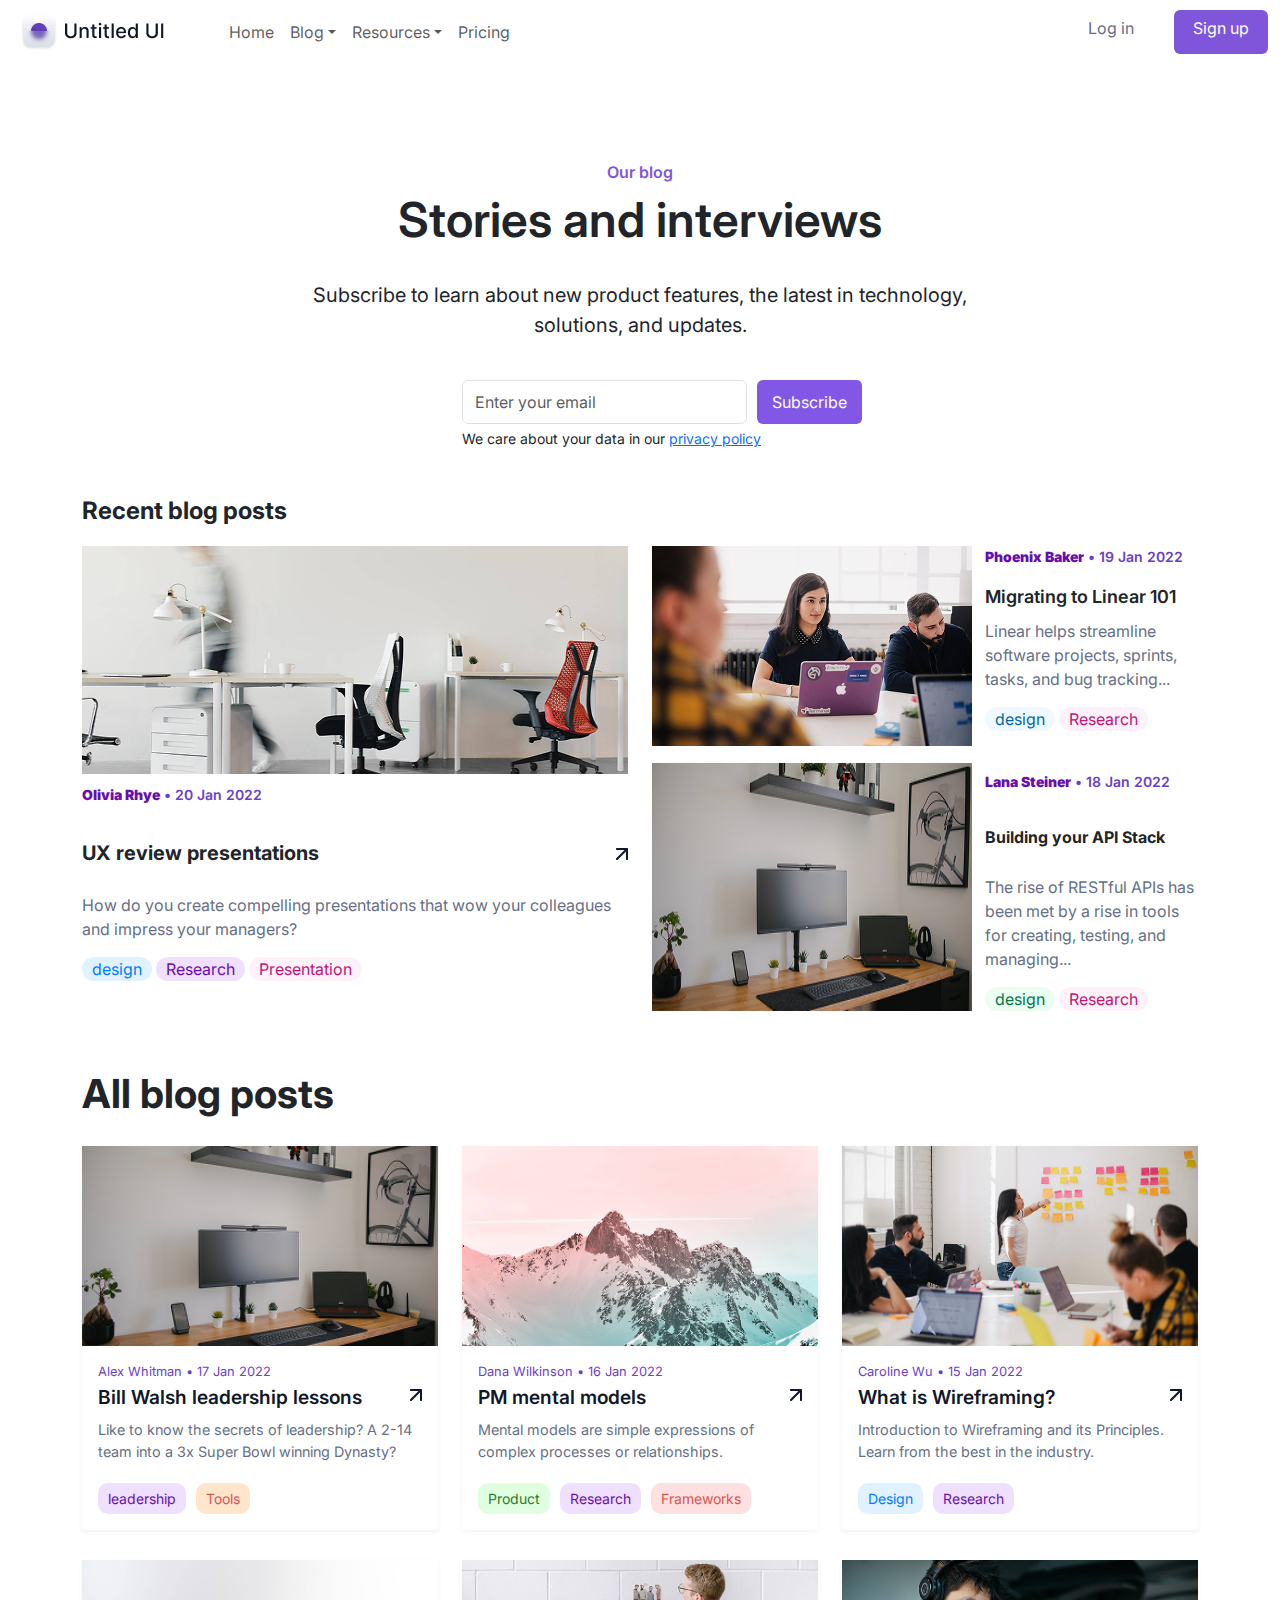
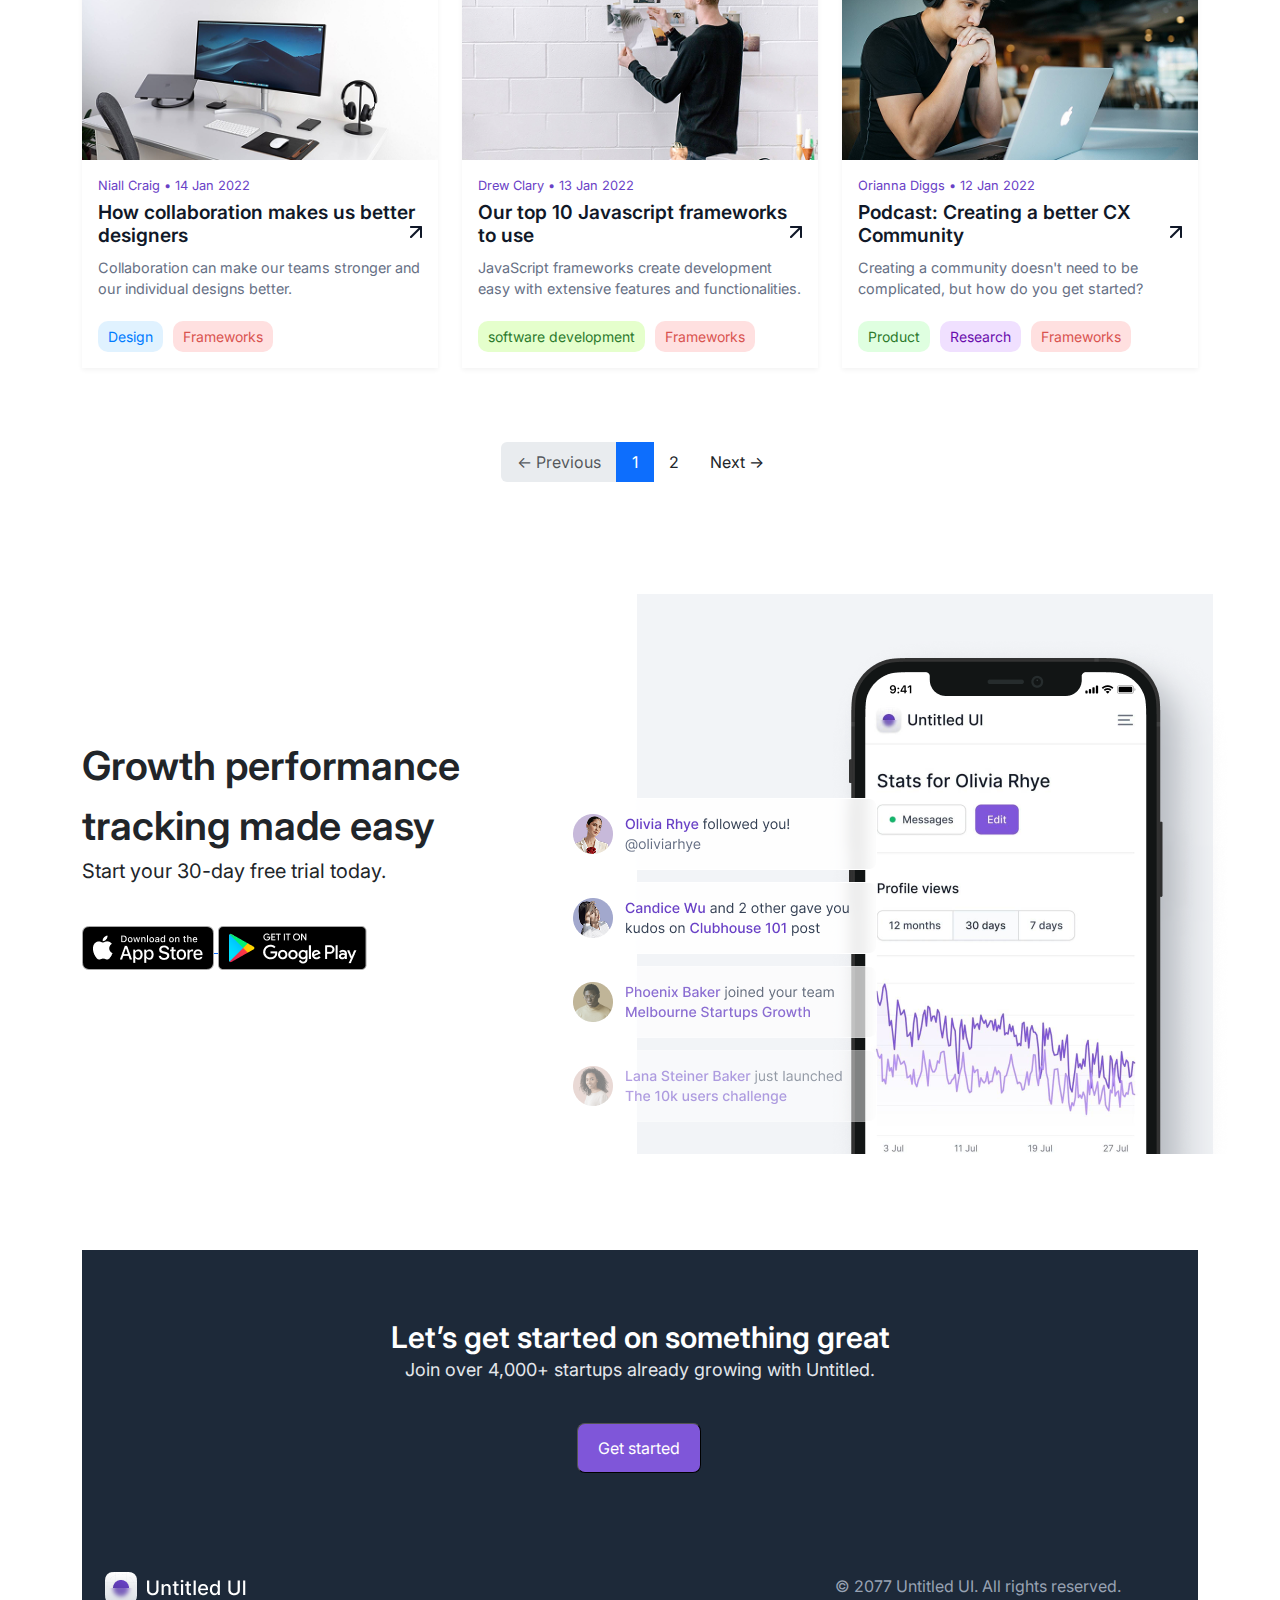
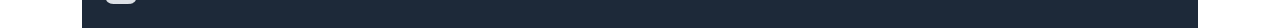
==== commit 0f90f70a: "blog second commit" ====
--- a/index.html
+++ b/index.html
@@ -18,7 +18,7 @@
 
 <body>
     <!-- header section start-->
-    <nav class="navbar navbar-expand-lg  px-4">
+    <nav class="navbar navbar-expand-lg">
         <div class="container-fluid">
             <a class="navbar-brand d-flex align-items-center" href="index.html">
                 <div class="logo-icon me-2"></div>
@@ -49,12 +49,12 @@
                     </li>
                     <li class="nav-item"><a class="nav-link" href="#Pricing">Pricing</a></li>
                 </ul>
-
-            </div>
-            <div class="d-flex gap-3">
-                <a href="login form.html" class="nav-link">Log in</a>
-                <a href="login form.html" class="nav-link1">Sign up</a>
-            </div>
+                <div class="d-flex gap-3">
+                    <a href="login form.html" class="nav-link2">Log in</a>
+                    <a href="login form.html" class="nav-link1">Sign up</a>
+                </div>
+            </div>
+           
         </div>
     </nav>
     <!-- header section end -->
@@ -88,7 +88,7 @@
         </div>
         <div class="row">
             <div class="col-md-4"></div>
-            <div class="col-md-4 txt4">We care about your data in our privacy policy</div>
+            <div class="col-md-4 txt4">We care about your data in our <a href="https://shivantix.com/">privacy policy</a></div>
             <div class="col-md-4"></div>
         </div>
     </div>
@@ -387,6 +387,7 @@
         </div>
     </div>
 
+
     <!-- all blog post section end -->
 
     <!-- footer section start -->
